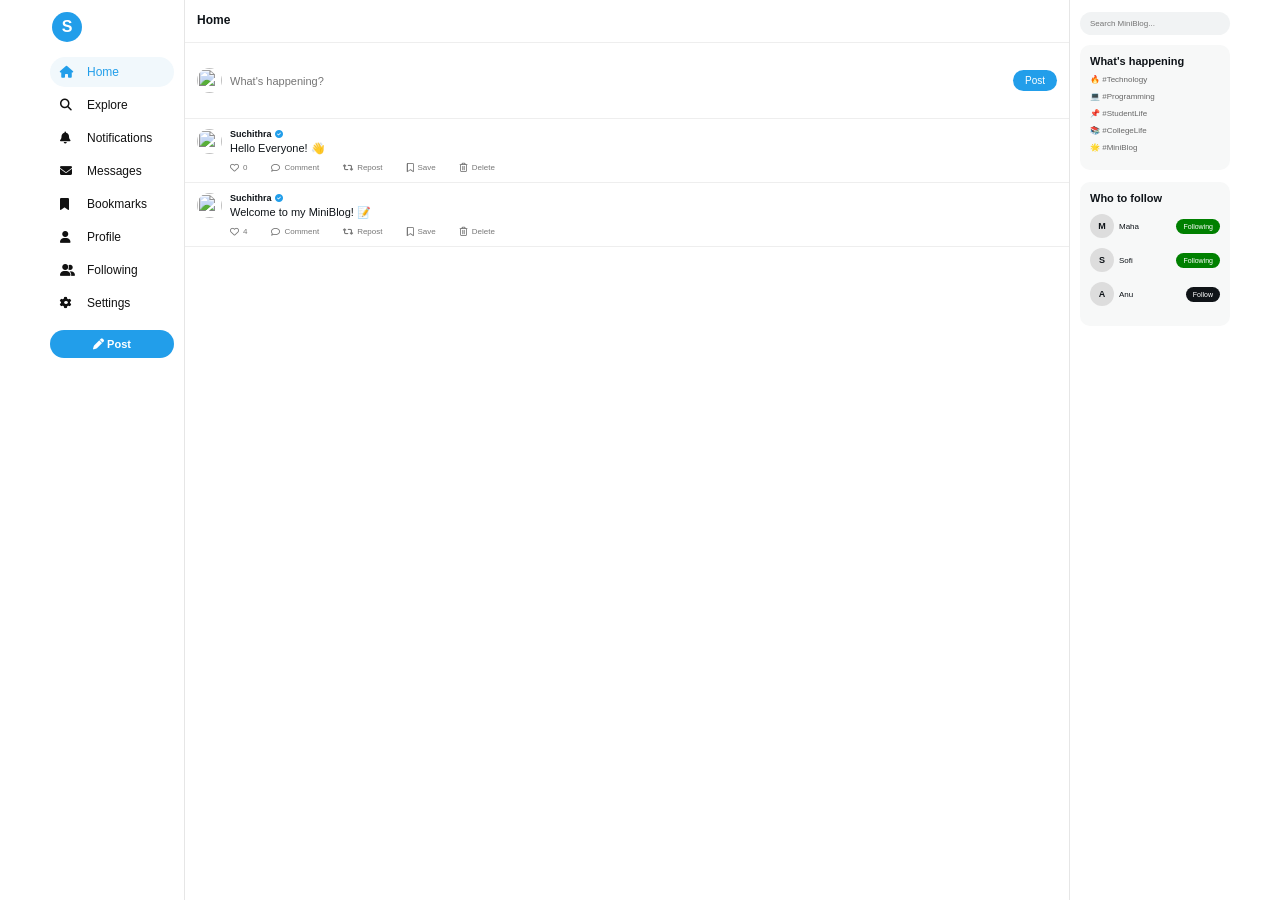
==== index.html @ bc06320d "Rename miniblog.html to index.html" ====
<!DOCTYPE html>
<html lang="en">
<head>
    <meta charset="UTF-8">
    <meta name="viewport" content="width=device-width, initial-scale=1.0">
    <title>MiniBlog - Suchithra</title>

    <!-- Font Awesome for icons -->
    <link rel="stylesheet"
          href="https://cdnjs.cloudflare.com/ajax/libs/font-awesome/6.5.2/css/all.min.css">

    <link rel="stylesheet" href="miniblog.css">
</head>

<body>

<div class="app">

    <!-- ================= LEFT SIDEBAR ================= -->
    <aside class="left-sidebar">

        <div class="logo">S</div>

        <nav class="main-nav">

            <button onclick="showPage('home')" class="nav-item active">
                <i class="fa-solid fa-house"></i>
                <span>Home</span>
            </button>

            <button onclick="showPage('explore')" class="nav-item">
                <i class="fa-solid fa-magnifying-glass"></i>
                <span>Explore</span>
            </button>

            <button onclick="showPage('notifications')" class="nav-item">
                <i class="fa-solid fa-bell"></i>
                <span>Notifications</span>
            </button>

            <button onclick="showPage('messages')" class="nav-item">
                <i class="fa-solid fa-envelope"></i>
                <span>Messages</span>
            </button>

            <button onclick="showPage('bookmarks')" class="nav-item">
                <i class="fa-solid fa-bookmark"></i>
                <span>Bookmarks</span>
            </button>

            <button onclick="showPage('profile')" class="nav-item">
                <i class="fa-solid fa-user"></i>
                <span>Profile</span>
            </button>

            <button onclick="showPage('following')" class="nav-item">
                <i class="fa-solid fa-user-group"></i>
                <span>Following</span>
            </button>

            <button onclick="showPage('settings')" class="nav-item">
                <i class="fa-solid fa-gear"></i>
                <span>Settings</span>
            </button>

        </nav>

        <button class="post-button" onclick="openPostBox()">
            <i class="fa-solid fa-pen"></i>
            Post
        </button>

    </aside>


    <!-- ================= CENTER CONTENT ================= -->
    <main class="content" id="content">

        <!-- HOME PAGE -->
        <section id="homePage" class="page">

            <div class="page-title">Home</div>

            <!-- Create Post -->
            <div class="create-post">

                <img src="https://images.unsplash.com/photo-1552053831-71594a27632d?auto=format&fit=crop&w=100&q=80"
                     class="small-dog">

                <input type="text"
                       id="postInput"
                       placeholder="What's happening?">

                <button onclick="createPost()">Post</button>

            </div>

            <div id="posts">

                <!-- POST 1 -->
                <article class="post">

                    <img src="https://images.unsplash.com/photo-1552053831-71594a27632d?auto=format&fit=crop&w=100&q=80"
                         class="avatar">

                    <div class="post-content">

                        <div class="post-header">
                            <strong>Suchithra</strong>
                            <i class="fa-solid fa-circle-check verified"></i>
                        </div>

                        <p>Hello Everyone! 👋</p>

                        <div class="post-actions">
                            <span onclick="likePost(this)">
                                <i class="fa-regular fa-heart"></i>
                                <b>0</b>
                            </span>

                            <span>
                                <i class="fa-regular fa-comment"></i>
                                Comment
                            </span>

                            <span>
                                <i class="fa-solid fa-retweet"></i>
                                Repost
                            </span>

                            <span>
                                <i class="fa-regular fa-bookmark"></i>
                                Save
                            </span>

                            <span onclick="deletePost(this)">
                                <i class="fa-regular fa-trash-can"></i>
                                Delete
                            </span>
                        </div>

                    </div>

                </article>


                <!-- POST 2 -->
                <article class="post">

                    <img src="https://images.unsplash.com/photo-1552053831-71594a27632d?auto=format&fit=crop&w=100&q=80"
                         class="avatar">

                    <div class="post-content">

                        <div class="post-header">
                            <strong>Suchithra</strong>
                            <i class="fa-solid fa-circle-check verified"></i>
                        </div>

                        <p>Welcome to my MiniBlog! 📝</p>

                        <div class="post-actions">

                            <span onclick="likePost(this)">
                                <i class="fa-regular fa-heart"></i>
                                <b>4</b>
                            </span>

                            <span>
                                <i class="fa-regular fa-comment"></i>
                                Comment
                            </span>

                            <span>
                                <i class="fa-solid fa-retweet"></i>
                                Repost
                            </span>

                            <span>
                                <i class="fa-regular fa-bookmark"></i>
                                Save
                            </span>

                            <span onclick="deletePost(this)">
                                <i class="fa-regular fa-trash-can"></i>
                                Delete
                            </span>

                        </div>

                    </div>

                </article>

            </div>

        </section>


        <!-- PROFILE PAGE -->
        <section id="profilePage" class="page hidden">

            <div class="page-title">Profile</div>

            <div class="profile-area">

                <img src="https://images.unsplash.com/photo-1552053831-71594a27632d?auto=format&fit=crop&w=300&q=80"
                     class="profile-dog">

                <h2>Suchithra</h2>

                <p class="username">@suchithra</p>

                <p class="bio">
                    🎓 BTech IT Student<br>
                    Welcome to my MiniBlog profile
                </p>

                <div class="profile-stats">

                    <div>
                        <strong>1</strong>
                        <span>Posts</span>
                    </div>

                    <div>
                        <strong>120</strong>
                        <span>Followers</span>
                    </div>

                    <div>
                        <strong>85</strong>
                        <span>Following</span>
                    </div>

                </div>

            </div>

        </section>


        <!-- MESSAGES PAGE -->
        <section id="messagesPage" class="page hidden">

            <div class="page-title">Messages</div>

            <div class="messages-container">

                <div class="message received">
                    <strong>Alex</strong>
                    <p>Hey Suchithra! 👋</p>
                </div>

                <div class="message sent">
                    <strong>Suchithra</strong>
                    <p>Hi! How are you?</p>
                </div>

                <div class="message sent">
                    <strong>Suchithra</strong>
                    <p>hi</p>
                </div>

            </div>

            <div class="message-input">

                <input type="text"
                       id="messageInput"
                       placeholder="Write a message...">

                <button onclick="sendMessage()">Send</button>

            </div>

        </section>


        <!-- SETTINGS PAGE -->
        <section id="settingsPage" class="page hidden">

            <div class="page-title">Settings</div>

            <div class="settings">

                <h3>Account Settings</h3>

                <label>Name</label>
                <input type="text" value="Suchithra">

                <label>Email</label>
                <input type="email" value="suchithra@gmail.com">

                <button onclick="saveSettings()">
                    Save Changes
                </button>

            </div>

        </section>


        <!-- EXPLORE PAGE -->
        <section id="explorePage" class="page hidden">

            <div class="page-title">Explore</div>

            <div class="simple-page">
                <i class="fa-solid fa-magnifying-glass"></i>
                <h2>Explore MiniBlog</h2>
                <p>Discover posts and people on MiniBlog.</p>
            </div>

        </section>


        <!-- NOTIFICATIONS PAGE -->
        <section id="notificationsPage" class="page hidden">

            <div class="page-title">Notifications</div>

            <div class="notification">
                ❤️ Someone liked your post.
            </div>

            <div class="notification">
                👤 Maha started following you.
            </div>

        </section>


        <!-- BOOKMARKS PAGE -->
        <section id="bookmarksPage" class="page hidden">

            <div class="page-title">Bookmarks</div>

            <div class="simple-page">
                <i class="fa-solid fa-bookmark"></i>
                <h2>Your Bookmarks</h2>
                <p>Saved posts will appear here.</p>
            </div>

        </section>


        <!-- FOLLOWING PAGE -->
        <section id="followingPage" class="page hidden">

            <div class="page-title">Following</div>

            <div class="following-list">

                <div class="person">
                    <div class="person-avatar">M</div>
                    <strong>Maha</strong>
                    <button>Following</button>
                </div>

                <div class="person">
                    <div class="person-avatar">S</div>
                    <strong>Sofi</strong>
                    <button>Following</button>
                </div>

                <div class="person">
                    <div class="person-avatar">A</div>
                    <strong>Anu</strong>
                    <button>Follow</button>
                </div>

            </div>

        </section>

    </main>


    <!-- ================= RIGHT SIDEBAR ================= -->
    <aside class="right-sidebar">

        <input class="search" type="text" placeholder="Search MiniBlog...">


        <!-- What's happening -->
        <div class="side-card">

            <h3>What's happening</h3>

            <p>🔥 #Technology</p>
            <p>💻 #Programming</p>
            <p>📌 #StudentLife</p>
            <p>📚 #CollegeLife</p>
            <p>🌟 #MiniBlog</p>

        </div>


        <!-- Who to follow -->
        <div class="side-card">

            <h3>Who to follow</h3>

            <div class="follow-person">

                <div class="person-avatar">M</div>

                <span>Maha</span>

                <button>Following</button>

            </div>

            <div class="follow-person">

                <div class="person-avatar">S</div>

                <span>Sofi</span>

                <button>Following</button>

            </div>

            <div class="follow-person">

                <div class="person-avatar">A</div>

                <span>Anu</span>

                <button class="follow">Follow</button>

            </div>

        </div>

    </aside>

</div>


<!-- ================= POST MODAL ================= -->
<div id="postModal" class="modal hidden">

    <div class="modal-box">

        <h2>Create Post</h2>

        <textarea id="modalPost"
                  placeholder="What's happening?"></textarea>

        <div class="modal-buttons">
            <button onclick="closePostBox()">Cancel</button>
            <button onclick="createModalPost()">Post</button>
        </div>

    </div>

</div>


<script src="miniblog.js"></script>

</body>
</html>
---- miniblog.css ----
* {
    margin: 0;
    padding: 0;
    box-sizing: border-box;
}

body {
    font-family: Arial, Helvetica, sans-serif;
    background: #ffffff;
    color: #0f1419;
}

button,
input,
textarea {
    font-family: inherit;
}

button {
    cursor: pointer;
}


/* ================= MAIN APP ================= */

.app {
    display: grid;
    grid-template-columns: 145px minmax(450px, 1fr) 170px;
    max-width: 1200px;
    margin: auto;
    min-height: 100vh;
}


/* ================= LEFT SIDEBAR ================= */

.left-sidebar {
    border-right: 1px solid #e6e6e6;
    padding: 12px 10px;
    position: sticky;
    top: 0;
    height: 100vh;
}

.logo {
    width: 30px;
    height: 30px;
    border-radius: 50%;
    background: #229eea;
    color: white;
    font-size: 16px;
    font-weight: bold;

    display: flex;
    align-items: center;
    justify-content: center;

    margin-bottom: 15px;
    margin-left: 2px;
}


/* Navigation */

.main-nav {
    display: flex;
    flex-direction: column;
    gap: 3px;
}

.nav-item {
    background: transparent;
    border: none;

    display: flex;
    align-items: center;

    gap: 13px;

    padding: 8px 10px;

    font-size: 12px;
    color: #111;

    text-align: left;

    border-radius: 20px;
}

.nav-item i {
    width: 14px;
    font-size: 12px;
}

.nav-item:hover,
.nav-item.active {
    background: #f1f8fc;
    color: #229eea;
}


/* Post button */

.post-button {
    width: 100%;

    margin-top: 12px;

    border: none;
    border-radius: 20px;

    background: #229eea;
    color: white;

    padding: 8px 5px;

    font-size: 11px;
    font-weight: bold;
}

.post-button:hover {
    background: #168bd2;
}


/* ================= CENTER ================= */

.content {
    border-right: 1px solid #e6e6e6;
    min-height: 100vh;
}

.page {
    min-height: 100vh;
}

.hidden {
    display: none !important;
}

.page-title {
    height: 43px;

    padding: 13px 12px;

    border-bottom: 1px solid #eeeeee;

    font-size: 12px;
    font-weight: bold;
}


/* ================= CREATE POST ================= */

.create-post {
    min-height: 76px;

    display: flex;
    align-items: center;

    gap: 8px;

    padding: 10px 12px;

    border-bottom: 1px solid #eeeeee;
}

.small-dog {
    width: 25px;
    height: 25px;

    object-fit: cover;

    border-radius: 50%;
}

.create-post input {
    flex: 1;

    border: none;
    outline: none;

    font-size: 11px;
}

.create-post button {
    background: #229eea;
    color: white;

    border: none;
    border-radius: 20px;

    padding: 5px 12px;

    font-size: 10px;
}


/* ================= POSTS ================= */

.post {
    display: flex;

    gap: 8px;

    padding: 10px 12px;

    border-bottom: 1px solid #eeeeee;
}

.avatar {
    width: 25px;
    height: 25px;

    object-fit: cover;

    border-radius: 50%;
}

.post-content {
    flex: 1;
}

.post-header {
    font-size: 9px;

    display: flex;
    align-items: center;

    gap: 3px;
}

.verified {
    color: #229eea;
    font-size: 8px;
}

.post p {
    font-size: 11px;

    margin-top: 3px;
    margin-bottom: 8px;
}


/* Post action buttons */

.post-actions {
    display: flex;

    align-items: center;

    gap: 24px;

    color: #777;

    font-size: 8px;
}

.post-actions span {
    cursor: pointer;

    display: flex;
    align-items: center;

    gap: 4px;
}

.post-actions span:hover {
    color: #229eea;
}

.post-actions i {
    font-size: 9px;
}

.post-actions b {
    font-weight: normal;
}


/* ================= PROFILE ================= */

.profile-area {
    text-align: center;

    padding-top: 20px;
}

.profile-dog {
    width: 75px;
    height: 75px;

    border-radius: 50%;

    object-fit: cover;

    border: 2px solid #222;
}

.profile-area h2 {
    font-size: 14px;
    margin-top: 6px;
}

.username {
    color: #777;
    font-size: 10px;
    margin-top: 2px;
}

.bio {
    color: #666;
    font-size: 9px;
    line-height: 1.5;
    margin-top: 4px;
}

.profile-stats {
    max-width: 280px;

    margin: 18px auto 0;

    padding-top: 10px;

    border-top: 1px solid #eeeeee;

    display: flex;
    justify-content: space-around;
}

.profile-stats div {
    display: flex;
    flex-direction: column;
    gap: 4px;
}

.profile-stats strong {
    font-size: 11px;
}

.profile-stats span {
    color: #777;
    font-size: 8px;
}


/* ================= RIGHT SIDEBAR ================= */

.right-sidebar {
    padding: 12px 10px;
}

.search {
    width: 100%;

    border: none;
    outline: none;

    background: #f1f3f4;

    border-radius: 20px;

    padding: 7px 10px;

    font-size: 8px;

    margin-bottom: 10px;
}


/* Side cards */

.side-card {
    background: #f7f8f8;

    border-radius: 10px;

    padding: 10px;

    margin-bottom: 12px;
}

.side-card h3 {
    font-size: 11px;
    margin-bottom: 8px;
}

.side-card p {
    font-size: 8px;

    color: #666;

    margin: 8px 0;
}


/* Following */

.follow-person {
    display: flex;

    align-items: center;

    gap: 5px;

    margin: 10px 0;
}

.follow-person span {
    font-size: 8px;
    flex: 1;
}

.person-avatar {
    width: 24px;
    height: 24px;

    background: #ddd;

    border-radius: 50%;

    display: flex;
    align-items: center;
    justify-content: center;

    font-size: 9px;
    font-weight: bold;
}

.follow-person button,
.person button {
    border: none;

    background: green;

    color: white;

    border-radius: 12px;

    padding: 4px 7px;

    font-size: 7px;
}

.follow-person button.follow,
.person button:not(.following) {
    background: #101418;
}


/* ================= MESSAGES ================= */

.messages-container {
    padding: 12px;

    min-height: 500px;
}

.message {
    max-width: 80%;

    padding: 8px 10px;

    margin-bottom: 8px;

    border-radius: 9px;

    font-size: 9px;
}

.message strong {
    font-size: 9px;
}

.message p {
    margin-top: 3px;
}

.received {
    background: #f0f3f5;
}

.sent {
    background: #229eea;

    color: white;

    margin-left: auto;
}

.message-input {
    display: flex;

    gap: 6px;

    padding: 10px;

    border-top: 1px solid #eeeeee;
}

.message-input input {
    flex: 1;

    border: 1px solid #ddd;

    border-radius: 20px;

    padding: 7px 10px;

    outline: none;

    font-size: 9px;
}

.message-input button {
    border: none;

    background: #229eea;

    color: white;

    border-radius: 20px;

    padding: 5px 12px;

    font-size: 9px;
}


/* ================= SETTINGS ================= */

.settings {
    padding: 12px;
}

.settings h3 {
    font-size: 12px;
    margin-bottom: 15px;
}

.settings label {
    display: block;

    font-size: 9px;

    margin: 12px 0 5px;
}

.settings input {
    width: 100%;

    border: 1px solid #ddd;

    padding: 7px;

    font-size: 9px;

    outline: none;
}

.settings button {
    margin-top: 12px;

    background: #229eea;

    color: white;

    border: none;

    border-radius: 15px;

    padding: 6px 12px;

    font-size: 8px;
}


/* ================= OTHER PAGES ================= */

.simple-page {
    text-align: center;

    padding: 80px 20px;

    color: #777;
}

.simple-page i {
    font-size: 30px;

    color: #229eea;

    margin-bottom: 15px;
}

.simple-page h2 {
    font-size: 15px;

    color: #222;

    margin-bottom: 7px;
}

.simple-page p {
    font-size: 10px;
}

.notification {
    padding: 15px;

    border-bottom: 1px solid #eee;

    font-size: 10px;
}


/* ================= FOLLOWING PAGE ================= */

.following-list {
    padding: 15px;
}

.person {
    display: flex;

    align-items: center;

    gap: 10px;

    padding: 12px;

    border-bottom: 1px solid #eee;
}

.person strong {
    font-size: 10px;

    flex: 1;
}

.person button {
    background: green;
    padding: 5px 10px;
}


/* ================= MODAL ================= */

.modal {
    position: fixed;

    inset: 0;

    background: rgba(0, 0, 0, 0.35);

    display: flex;

    justify-content: center;
    align-items: center;
}

.modal-box {
    background: white;

    width: 350px;

    border-radius: 12px;

    padding: 20px;
}

.modal-box h2 {
    font-size: 16px;

    margin-bottom: 15px;
}

.modal-box textarea {
    width: 100%;

    height: 100px;

    border: 1px solid #ddd;

    padding: 10px;

    resize: none;

    outline: none;

    font-size: 11px;
}

.modal-buttons {
    display: flex;

    justify-content: flex-end;

    gap: 8px;

    margin-top: 10px;
}

.modal-buttons button {
    border: none;

    border-radius: 15px;

    padding: 7px 14px;

    font-size: 9px;
}

.modal-buttons button:last-child {
    background: #229eea;

    color: white;
}


/* ================= RESPONSIVE ================= */

@media (max-width: 800px) {

    .app {
        grid-template-columns: 65px 1fr;
    }

    .right-sidebar {
        display: none;
    }

    .left-sidebar {
        padding: 10px 5px;
    }

    .nav-item {
        justify-content: center;
        padding: 10px 5px;
    }

    .nav-item span {
        display: none;
    }

    .nav-item i {
        font-size: 15px;
    }

    .post-button {
        font-size: 0;
    }

    .post-button i {
        font-size: 14px;
    }
}


@media (max-width: 500px) {

    .app {
        grid-template-columns: 55px 1fr;
    }

    .post-actions {
        gap: 10px;
    }

    .post-actions span {
        font-size: 7px;
    }

}
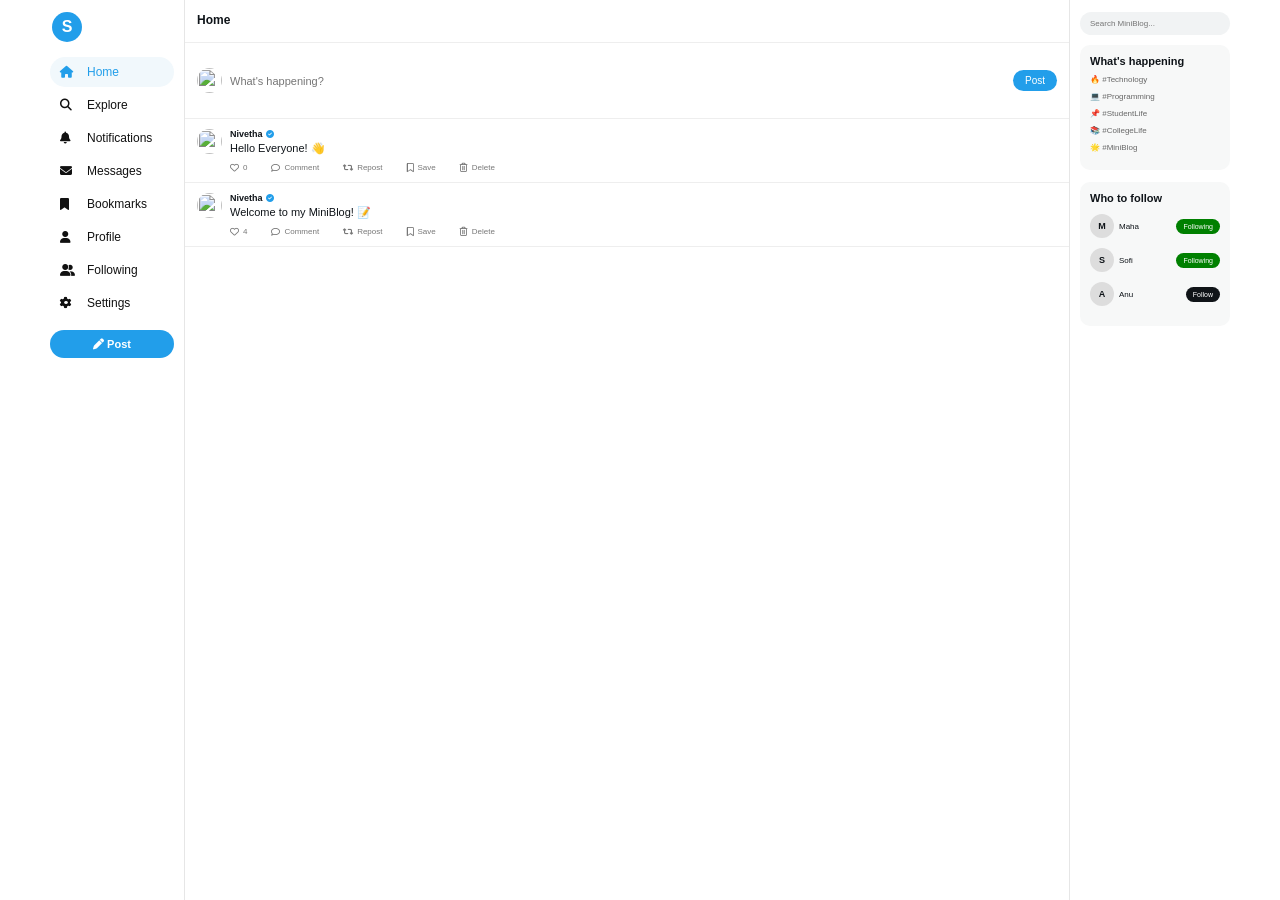
==== commit cded32e9: "Update index.html" ====
--- a/index.html
+++ b/index.html
@@ -3,7 +3,7 @@
 <head>
     <meta charset="UTF-8">
     <meta name="viewport" content="width=device-width, initial-scale=1.0">
-    <title>MiniBlog - Suchithra</title>
+    <title>MiniBlog - Nivetha</title>
 
     <!-- Font Awesome for icons -->
     <link rel="stylesheet"
@@ -106,7 +106,7 @@
                     <div class="post-content">
 
                         <div class="post-header">
-                            <strong>Suchithra</strong>
+                            <strong>Nivetha</strong>
                             <i class="fa-solid fa-circle-check verified"></i>
                         </div>
 
@@ -153,7 +153,7 @@
                     <div class="post-content">
 
                         <div class="post-header">
-                            <strong>Suchithra</strong>
+                            <strong>Nivetha</strong>
                             <i class="fa-solid fa-circle-check verified"></i>
                         </div>
 
@@ -207,9 +207,9 @@
                 <img src="https://images.unsplash.com/photo-1552053831-71594a27632d?auto=format&fit=crop&w=300&q=80"
                      class="profile-dog">
 
-                <h2>Suchithra</h2>
-
-                <p class="username">@suchithra</p>
+                <h2>Nivetha</h2>
+
+                <p class="username">@nivetha</p>
 
                 <p class="bio">
                     🎓 BTech IT Student<br>
@@ -249,16 +249,16 @@
 
                 <div class="message received">
                     <strong>Alex</strong>
-                    <p>Hey Suchithra! 👋</p>
+                    <p>Hey Nivetha! 👋</p>
                 </div>
 
                 <div class="message sent">
-                    <strong>Suchithra</strong>
+                    <strong>Nivetha</strong>
                     <p>Hi! How are you?</p>
                 </div>
 
                 <div class="message sent">
-                    <strong>Suchithra</strong>
+                    <strong>Nivetha</strong>
                     <p>hi</p>
                 </div>
 
@@ -290,7 +290,7 @@
                 <input type="text" value="Suchithra">
 
                 <label>Email</label>
-                <input type="email" value="suchithra@gmail.com">
+                <input type="email" value="nivetha@gmail.com">
 
                 <button onclick="saveSettings()">
                     Save Changes
